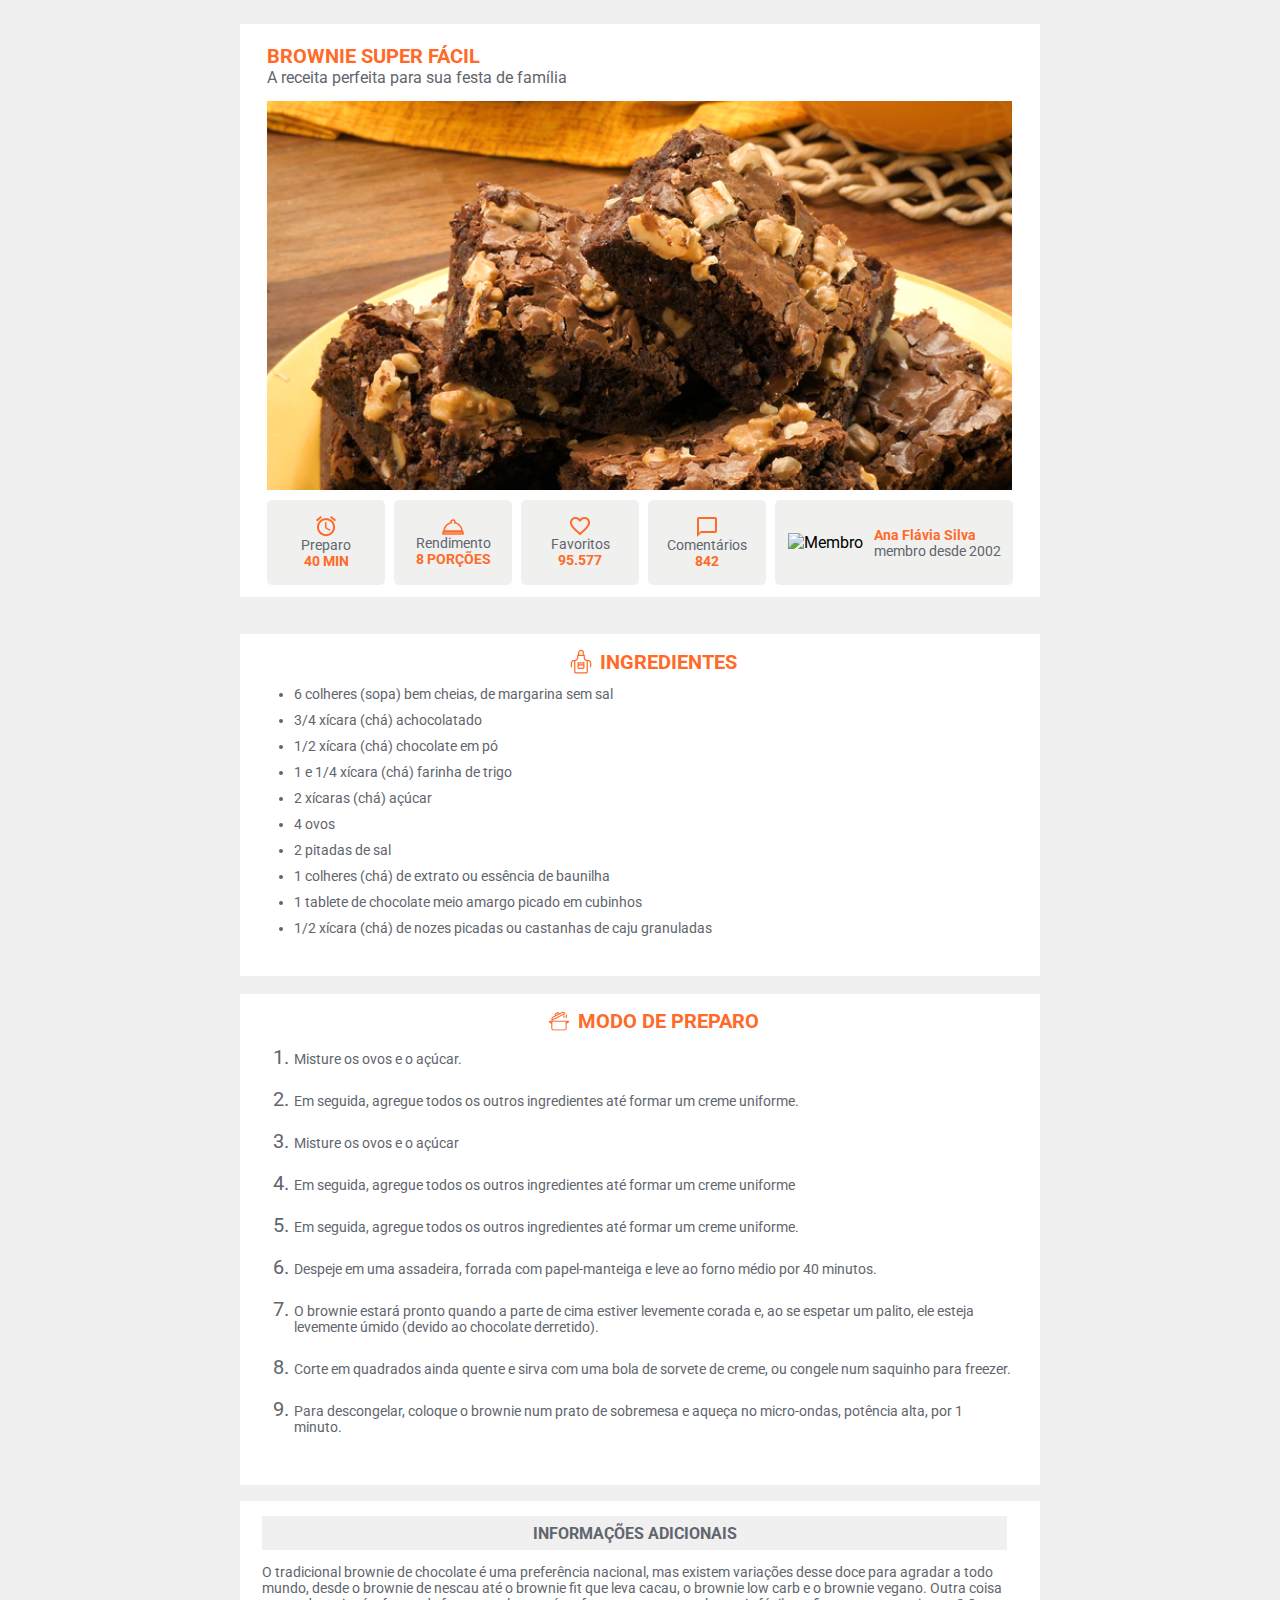
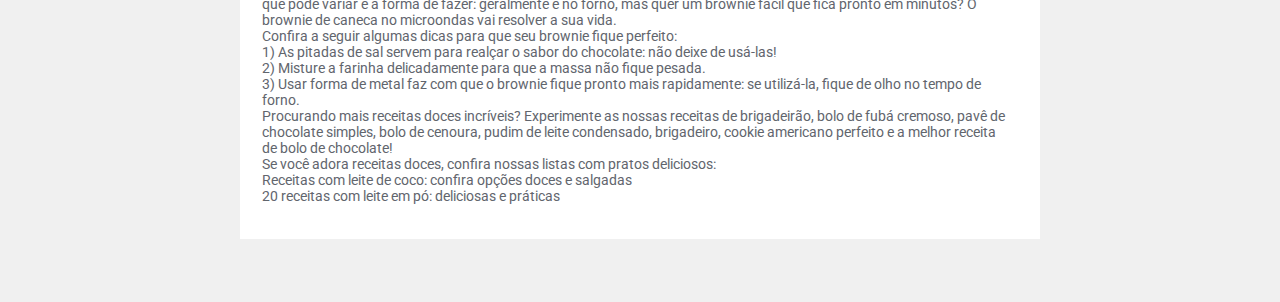
==== aula-1.html @ 37b1f438 "Site completo" ====
<head>
    <link href="https://fonts.googleapis.com/css2?family=Roboto:wght@400;700&display=swap" rel="stylesheet">
    <link rel="stylesheet" href="./css/aula-1.css">
</head>

<body id="receita">

    <div class="topo box">

        <div class="titulo">
            <h1 id="title">Brownie Super Fácil</h1>
            <h2 id="subtitulo">A receita perfeita para sua festa de família</h2>
            <img src="./img/Foto-Brownie.png" alt="Brownie">
        </div>

        <div class="topo-linha">

            <div class="alarme-topo-linha mini-box">
                <img src="./img/alarm.png" alt="alarme">
                <span>Preparo<span>40 min</span></span>
            </div>

            <div class="servico-topo-linha mini-box">
                <img src="./img/room_service.png" alt="serviço de quarto">
                <span>Rendimento<span>8 porções</span></span>
            </div>

            <div class="favorito-topo-linha mini-box">
                <img src="./img/favorite_border.png" alt="favorito">
                <span>Favoritos<span>95.577</span></span>
            </div>

            <div class="chat-topo-linha mini-box">
                <img src="./img/chat_bubble_outline.png" alt="Chat">
                <span>Comentários<span>842</span></span>
            </div>

            <div class="membro-topo-linha mini-box-login">
                <img src="./img/foto.png" alt="Membro">
                <span class="nome">Ana Flávia Silva<span class="membro">membro desde 2002</span></span>
            </div>

        </div>
    </div>

    <div class="ingredientes box">
        <div class="titulo-ingredientes">
            <img src="./img/Avental.png" alt="Avental">
            <h3>Ingredientes</h3>
        </div>
        <ul>
            <li>6 colheres (sopa) bem cheias, de margarina sem sal</li>
            <li>3/4 xícara (chá) achocolatado</li>
            <li>1/2 xícara (chá) chocolate em pó</li>
            <li>1 e 1/4 xícara (chá) farinha de trigo</li>
            <li>2 xícaras (chá) açúcar</li>
            <li>4 ovos</li>
            <li>2 pitadas de sal</li>
            <li>1 colheres (chá) de extrato ou essência de baunilha</li>
            <li>1 tablete de chocolate meio amargo picado em cubinhos</li>
            <li>1/2 xícara (chá) de nozes picadas ou castanhas de caju granuladas</li>
        </ul>
    </div>

    <div class="modo-preparo box">
        <div class="titulo-modo-preparo">
            <img src="./img/Panela.png" alt="Avental">
            <h3>Modo de preparo</h3>
        </div>
        <ol>
            <li>Misture os ovos e o açúcar.</li>
            <li>Em seguida, agregue todos os outros ingredientes até formar um creme uniforme.</li>
            <li>Misture os ovos e o açúcar</li>
            <li>Em seguida, agregue todos os outros ingredientes até formar um creme uniforme</li>
            <li>Em seguida, agregue todos os outros ingredientes até formar um creme uniforme.</li>
            <li>Despeje em uma assadeira, forrada com papel-manteiga e leve ao forno médio por 40 minutos.</li>
            <li>O brownie estará pronto quando a parte de cima estiver levemente corada e, ao se espetar um palito, ele
                esteja
                levemente úmido (devido ao chocolate derretido).</li>
            <li>Corte em quadrados ainda quente e sirva com uma bola de sorvete de creme, ou congele num saquinho para
                freezer.</li>
            <li>Para descongelar, coloque o brownie num prato de sobremesa e aqueça no micro-ondas, potência alta, por 1
                minuto.</li>
        </ol>
    </div>


    <div class="info-add box">
        <h3>Informações Adicionais</h3>
        <p>O tradicional brownie de chocolate é uma preferência nacional, mas existem variações desse doce para agradar
            a
            todo mundo, desde o brownie de nescau até o brownie fit que leva cacau, o brownie low carb e o brownie
            vegano.
            Outra coisa que pode variar é a forma de fazer: geralmente é no forno, mas quer um brownie fácil que fica
            pronto
            em minutos? O brownie de caneca no microondas vai resolver a sua vida.
            <br>
            Confira a seguir algumas dicas para que seu brownie fique perfeito:
            <br>
            1) As pitadas de sal servem para realçar o sabor do chocolate: não deixe de usá-las!
            <br>
            2) Misture a farinha delicadamente para que a massa não fique pesada.
            <br>
            3) Usar forma de metal faz com que o brownie fique pronto mais rapidamente: se utilizá-la, fique de olho no
            tempo de forno.
            <br>
            Procurando mais receitas doces incríveis? Experimente as nossas receitas de brigadeirão, bolo de fubá
            cremoso,
            pavê de chocolate simples, bolo de cenoura, pudim de leite condensado, brigadeiro, cookie americano perfeito
            e a
            melhor receita de bolo de chocolate!
            <br>
            Se você adora receitas doces, confira nossas listas com pratos deliciosos:
            <br>
            Receitas com leite de coco: confira opções doces e salgadas
            <br>
            20 receitas com leite em pó: deliciosas e práticas
        </p>
    </div>
</body>
---- css/aula-1.css ----
body#receita {
    background-color: #F0F0F0;
}

* {
    font-weight: 400;
    box-sizing: border-box;
    font-family: roboto;
}

h1,
h2,
h3 {
    margin: 0;
}

ul,
ol {
    margin: 0;
    padding: 0;
}

.box {
    background-color: #FFFFFF;
    width: 100%;
}

#receita {
    display: flex;
    align-items: center;
    justify-content: center;
    flex-direction: column;
    max-width: 800px;
    margin: 0 auto;
}

.titulo {
    margin-bottom: 10px;
}

.titulo img {
    max-width: 100% !important;
    height: auto;
}

h1#title {
    color: #FF6A28;
    font-weight: 700;
    text-transform: uppercase;
    font-size: 20px;
    font-family: roboto;
}

h2#subtitulo {
    font-size: 16px;
    font-weight: 400;
    color: #61656D;
    font-family: roboto;
    margin-bottom: 14px;
}

.topo {
    padding-top: 20px;
    padding-left: 27px;
    padding-right: 27px;
    padding-bottom: 12px;
    margin-bottom: 37px;
    margin-top: 24px;
}

.topo-linha {
    display: flex;
    align-items: center;
    justify-content: space-between;
    flex-direction: row;
}

.ingredientes,
.modo-preparo {

    padding-left: 54px;
    padding-right: 27px;
    padding-top: 15px;
    padding-bottom: 30px;
}

.mini-box {
    display: flex;
    align-items: center;
    justify-content: center;
    flex-direction: column;
    max-width: 118px;
    width: 100%;
    max-height: 85px;
    height: 85px;
    background-color: #f0f0ef;
    border-radius: 5px;
}

.mini-box-login {
    display: flex;
    align-items: center;
    justify-content: center;
    flex-direction: row;
    max-width: 238px;
    width: 100% !Important;
    max-height: 85px;
    height: 85px;
    background-color: #f0f0ef;
    border-radius: 5px;
}

.mini-box span {
    display: block;
    text-align: -webkit-center;
    font-size: 14px;
    color: #61656D;
}

.membro-topo-linha.mini-box-login span {
    display: block;
    font-size: 14px;
}

.mini-box-login .nome {
    color: #FF6A28;
}

.mini-box-login .membro {
    color: #61656D;
}

.membro-topo-linha.mini-box-login img {
    margin-right: 11px;
}

.titulo-ingredientes {

    display: flex;
    align-items: center;
    justify-content: center;
    margin-bottom: 12px;

}

.titulo-ingredientes img {

    margin-right: 8px;

}

.titulo-ingredientes h3 {
    font-size: 20px;
    font-weight: 700;
    color: #FF6A28;
    text-transform: uppercase;
}

.ingredientes ul li {
    margin-bottom: 10px;
    font-size: 14px;
    color: #61656D;
}

.modo-preparo ol li {
    margin-bottom: 20px;
    font-size: 14px;
    color: #61656D;
}

.ingredientes {
    margin-bottom: 18px;
}

.titulo-modo-preparo {
    display: flex;
    align-items: center;
    justify-content: center;
    margin-bottom: 12px;
}

.titulo-modo-preparo h3 {
    font-size: 20px;
    font-weight: 700;
    color: #FF6A28;
    text-transform: uppercase;
}

.titulo-modo-preparo img {
    margin-right: 8px;
}

.modo-preparo ol {
    display: flex;
    justify-content: center;
    flex-direction: column;
}

.modo-preparo ol li::marker {
    font-size: 20px;
}

.modo-preparo {
    margin-bottom: 16px;
}

.info-add {

    padding-left: 22px;
    padding-right: 33px;
    padding-top: 15px;
    padding-bottom: 21px;
    margin-bottom: 63px;

}

.info-add h3 {
    background-color: #F0F0F0;
    display: flex;
    align-items: center;
    justify-content: center;
    height: 34px;
    color: #61656D;
    text-transform: uppercase;
    font-size: 16px;
    font-weight: 700;
}

.info-add p{

    color: #61656D;
    font-size: 14px;

}

.mini-box span span {
    color: #FF6A28;
    font-weight: 700;
    text-transform: uppercase;
}

.mini-box-login span.nome {
    font-weight: 700;
}
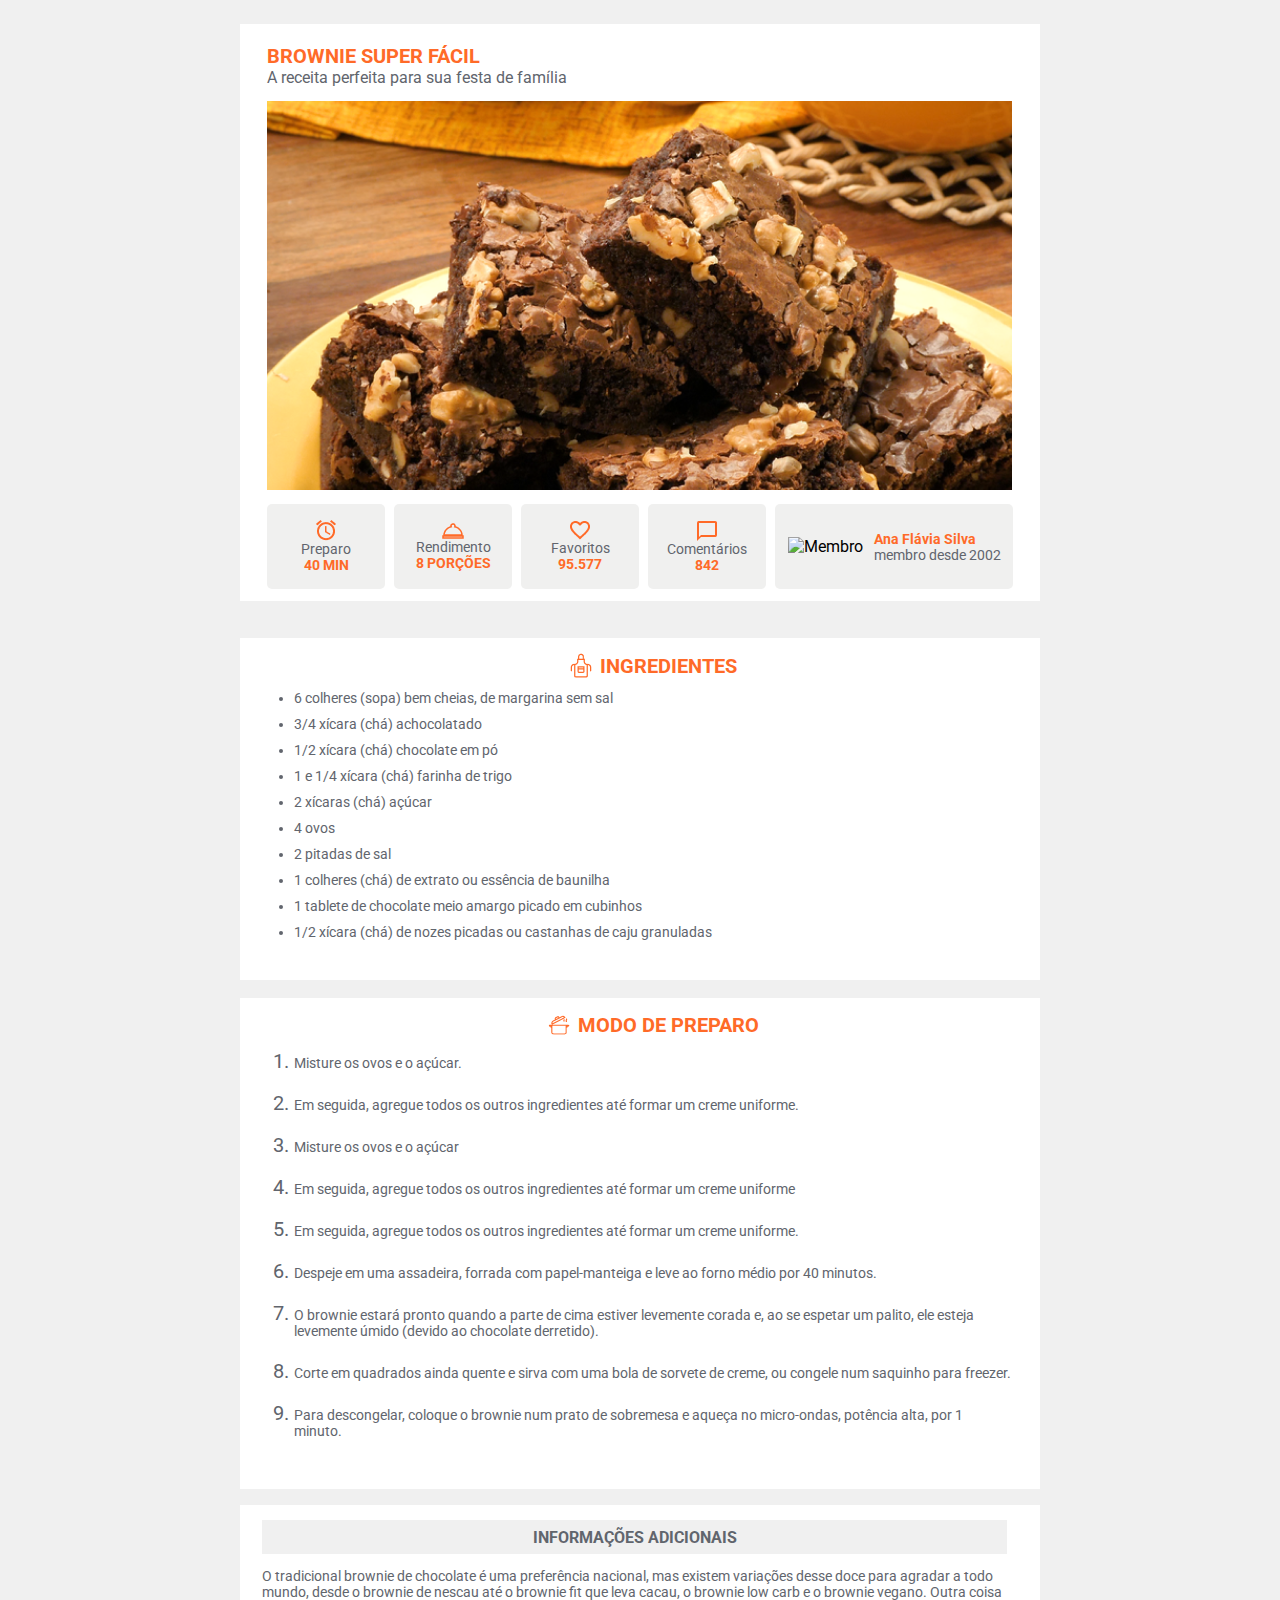
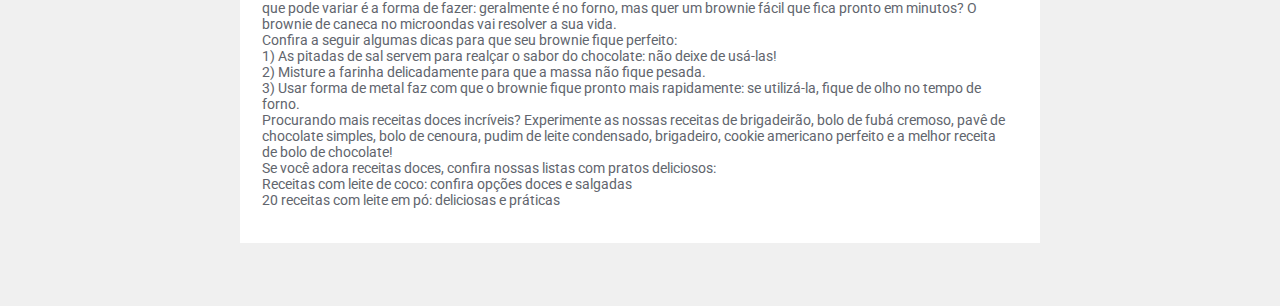
==== commit 8194177c: "Ajustando conforme a documentação de HTML" ====
--- a/aula-1.html
+++ b/aula-1.html
@@ -1,3 +1,6 @@
+<!DOCTYPE html>
+<html lang="pt-BR">
+
 <head>
     <link href="https://fonts.googleapis.com/css2?family=Roboto:wght@400;700&display=swap" rel="stylesheet">
     <link rel="stylesheet" href="./css/aula-1.css">
@@ -117,4 +120,5 @@
             20 receitas com leite em pó: deliciosas e práticas
         </p>
     </div>
-</body>+</body>
+</html>
